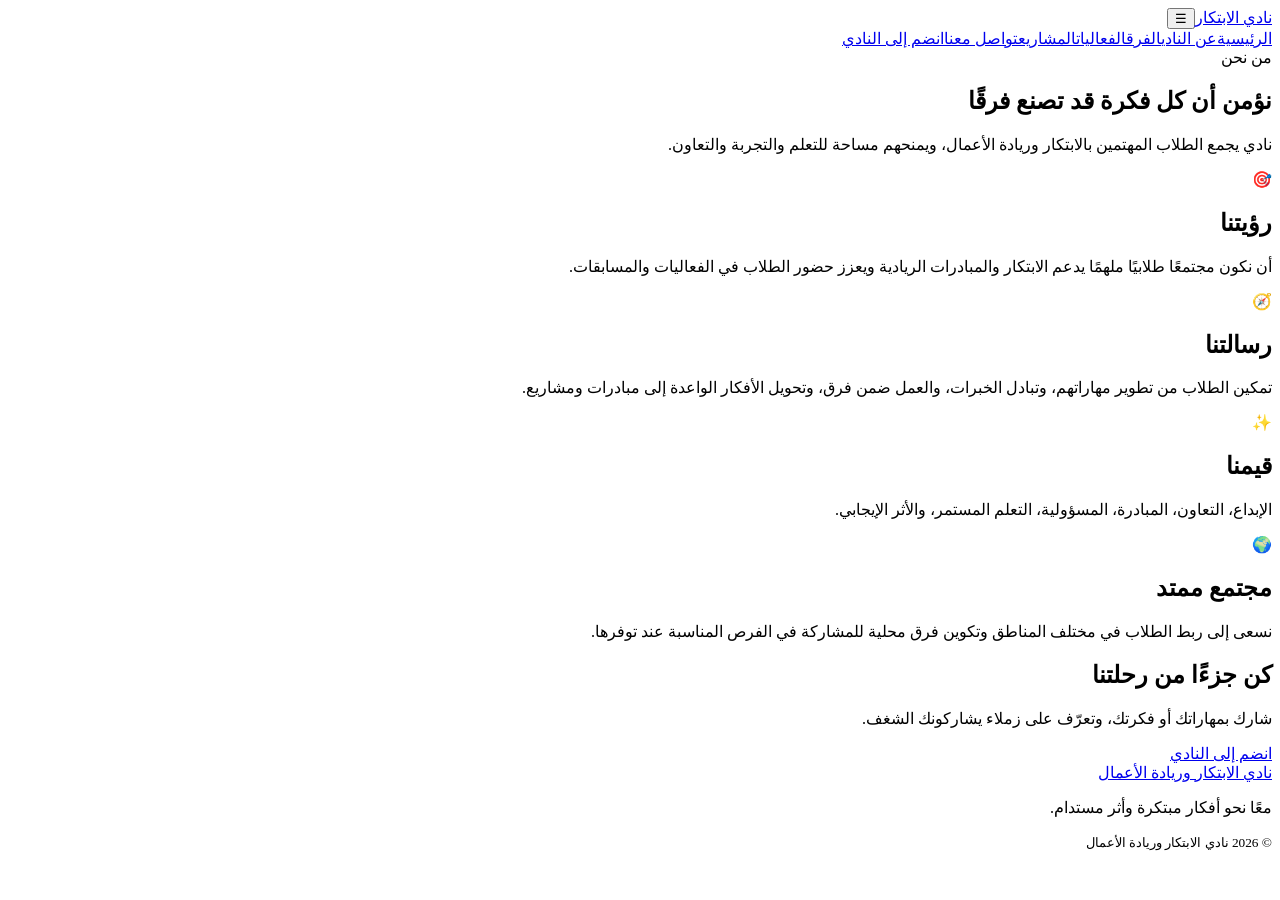
==== about.html @ 980615cd "Rename adout.html to about.html" ====
<!DOCTYPE html>
<html lang="ar" dir="rtl">
<head>
<meta charset="UTF-8"><meta name="viewport" content="width=device-width, initial-scale=1">
<title>عن النادي | نادي الابتكار وريادة الأعمال</title>
<link rel="stylesheet" href="assets/style.css">
</head>
<body>
<header class="header"><a class="logo" href="index.html">نادي <span>الابتكار</span></a><button class="menu-toggle" onclick="document.querySelector('.nav').classList.toggle('open')">☰</button><nav class="nav"><a href="index.html">الرئيسية</a><a class="active" href="about.html">عن النادي</a><a href="teams.html">الفرق</a><a href="events.html">الفعاليات</a><a href="projects.html">المشاريع</a><a href="contact.html">تواصل معنا</a><a class="nav-cta" href="join.html">انضم إلى النادي</a></nav></header>
<main>
<section class="page-hero"><span class="eyebrow">من نحن</span><h1>نؤمن أن كل فكرة قد تصنع فرقًا</h1><p>نادي يجمع الطلاب المهتمين بالابتكار وريادة الأعمال، ويمنحهم مساحة للتعلم والتجربة والتعاون.</p></section>
<section class="section"><div class="grid grid-2"><article class="card"><div class="icon">🎯</div><h2>رؤيتنا</h2><p>أن نكون مجتمعًا طلابيًا ملهمًا يدعم الابتكار والمبادرات الريادية ويعزز حضور الطلاب في الفعاليات والمسابقات.</p></article><article class="card"><div class="icon">🧭</div><h2>رسالتنا</h2><p>تمكين الطلاب من تطوير مهاراتهم، وتبادل الخبرات، والعمل ضمن فرق، وتحويل الأفكار الواعدة إلى مبادرات ومشاريع.</p></article><article class="card"><div class="icon">✨</div><h2>قيمنا</h2><p>الإبداع، التعاون، المبادرة، المسؤولية، التعلم المستمر، والأثر الإيجابي.</p></article><article class="card"><div class="icon">🌍</div><h2>مجتمع ممتد</h2><p>نسعى إلى ربط الطلاب في مختلف المناطق وتكوين فرق محلية للمشاركة في الفرص المناسبة عند توفرها.</p></article></div></section>
<section class="cta-section"><h2>كن جزءًا من رحلتنا</h2><p>شارك بمهاراتك أو فكرتك، وتعرّف على زملاء يشاركونك الشغف.</p><a class="btn btn-light" href="join.html">انضم إلى النادي</a></section>
</main>
<footer class="footer"><a class="logo footer-logo" href="index.html">نادي الابتكار وريادة الأعمال</a><p>معًا نحو أفكار مبتكرة وأثر مستدام.</p><small>© 2026 نادي الابتكار وريادة الأعمال</small></footer><script src="assets/script.js"></script>
</body></html>
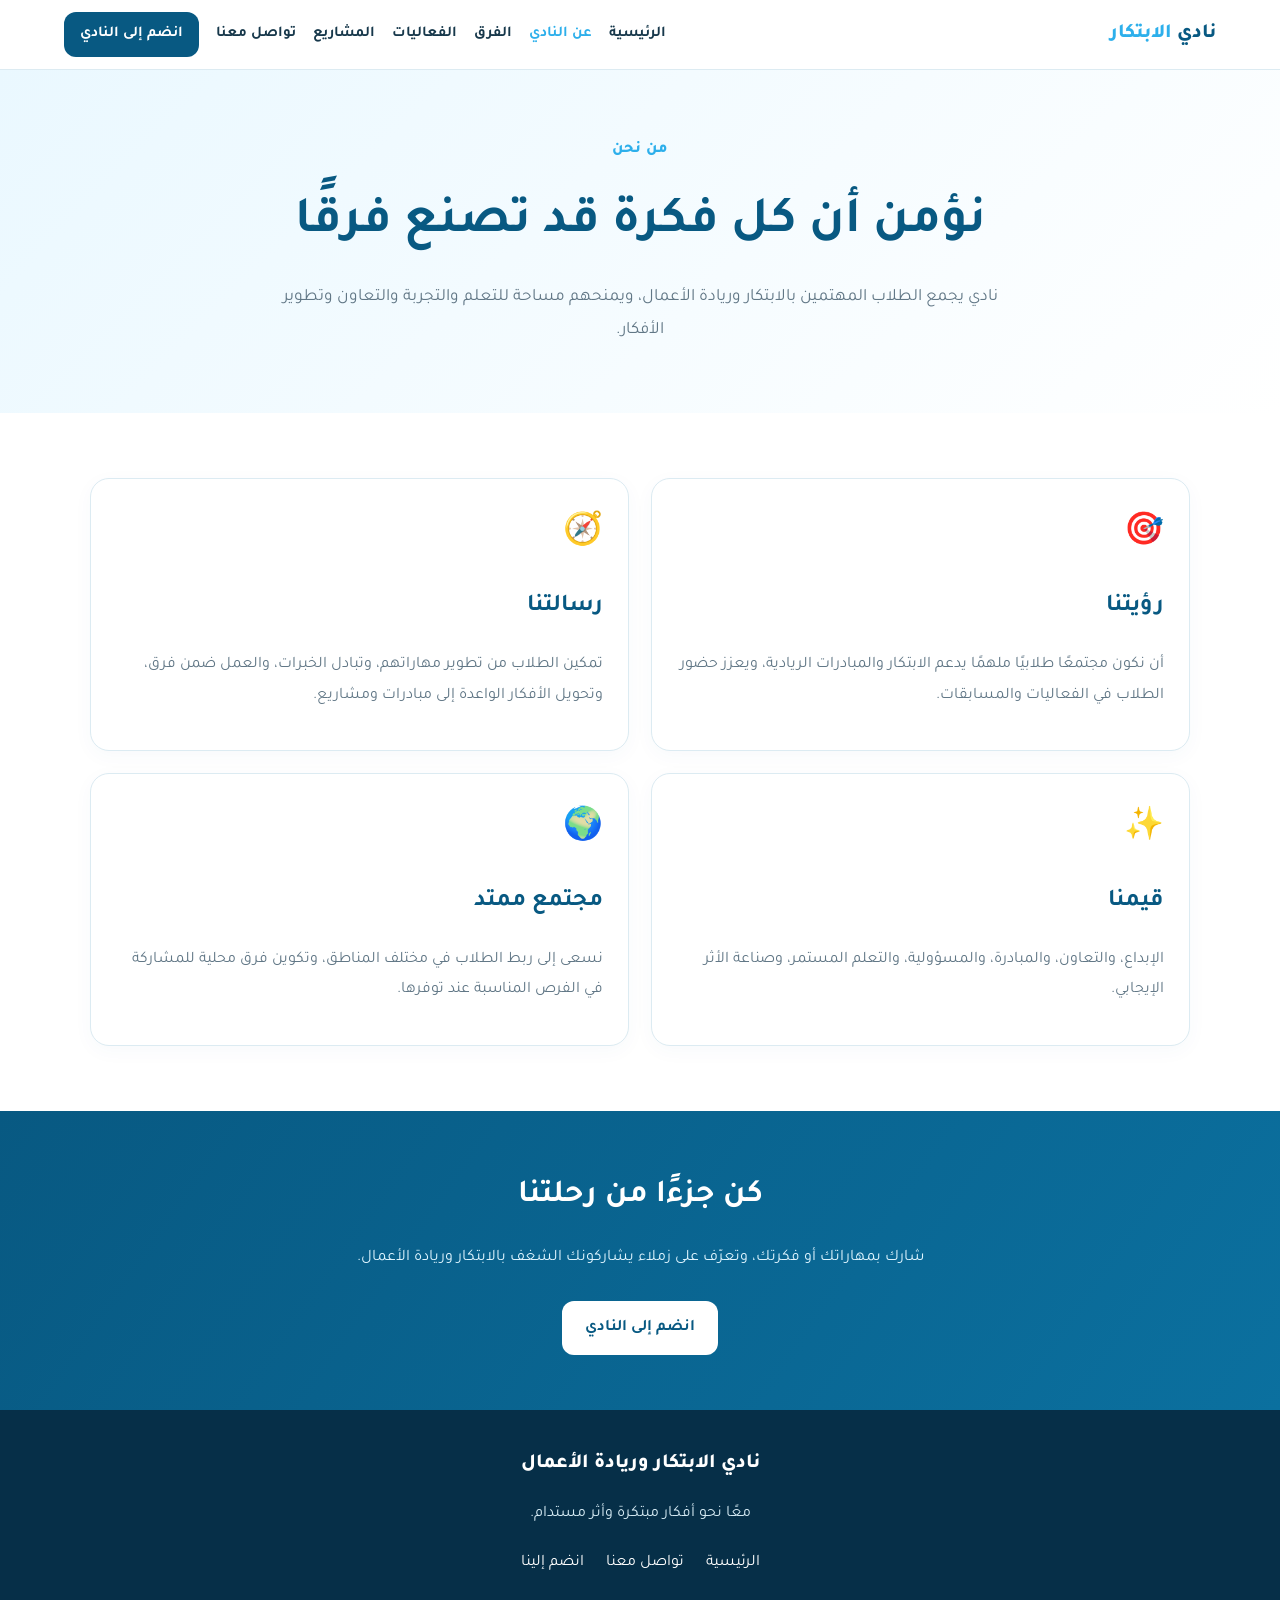
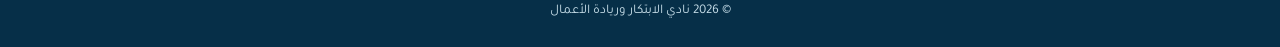
==== commit 95b04609: "Update about.html" ====
--- a/about.html
+++ b/about.html
@@ -1,18 +1,112 @@
-
 <!DOCTYPE html>
 <html lang="ar" dir="rtl">
 <head>
-<meta charset="UTF-8"><meta name="viewport" content="width=device-width, initial-scale=1">
-<title>عن النادي | نادي الابتكار وريادة الأعمال</title>
-<link rel="stylesheet" href="assets/style.css">
+  <meta charset="UTF-8">
+  <meta name="viewport" content="width=device-width, initial-scale=1.0">
+  <meta name="description" content="تعرف على رؤية ورسالة وقيم نادي الابتكار وريادة الأعمال">
+  <meta name="theme-color" content="#085982">
+  <title>عن النادي | نادي الابتكار وريادة الأعمال</title>
+  <!-- ملف التنسيق -->
+  <link rel="stylesheet" href="style.css">
 </head>
 <body>
-<header class="header"><a class="logo" href="index.html">نادي <span>الابتكار</span></a><button class="menu-toggle" onclick="document.querySelector('.nav').classList.toggle('open')">☰</button><nav class="nav"><a href="index.html">الرئيسية</a><a class="active" href="about.html">عن النادي</a><a href="teams.html">الفرق</a><a href="events.html">الفعاليات</a><a href="projects.html">المشاريع</a><a href="contact.html">تواصل معنا</a><a class="nav-cta" href="join.html">انضم إلى النادي</a></nav></header>
+<header class="header">
+  <a class="logo" href="index.html">
+    نادي <span>الابتكار</span>
+  </a>
+  <button
+    class="menu-toggle"
+    type="button"
+    aria-label="فتح قائمة التنقل"
+    onclick="document.querySelector('.nav').classList.toggle('open')">
+    ☰
+  </button>
+  <nav class="nav">
+    <a href="index.html">الرئيسية</a>
+    <a class="active" href="about.html">عن النادي</a>
+    <a href="teams.html">الفرق</a>
+    <a href="events.html">الفعاليات</a>
+    <a href="projects.html">المشاريع</a>
+    <a href="contact.html">تواصل معنا</a>
+    <a class="nav-cta" href="join.html">انضم إلى النادي</a>
+  </nav>
+</header>
 <main>
-<section class="page-hero"><span class="eyebrow">من نحن</span><h1>نؤمن أن كل فكرة قد تصنع فرقًا</h1><p>نادي يجمع الطلاب المهتمين بالابتكار وريادة الأعمال، ويمنحهم مساحة للتعلم والتجربة والتعاون.</p></section>
-<section class="section"><div class="grid grid-2"><article class="card"><div class="icon">🎯</div><h2>رؤيتنا</h2><p>أن نكون مجتمعًا طلابيًا ملهمًا يدعم الابتكار والمبادرات الريادية ويعزز حضور الطلاب في الفعاليات والمسابقات.</p></article><article class="card"><div class="icon">🧭</div><h2>رسالتنا</h2><p>تمكين الطلاب من تطوير مهاراتهم، وتبادل الخبرات، والعمل ضمن فرق، وتحويل الأفكار الواعدة إلى مبادرات ومشاريع.</p></article><article class="card"><div class="icon">✨</div><h2>قيمنا</h2><p>الإبداع، التعاون، المبادرة، المسؤولية، التعلم المستمر، والأثر الإيجابي.</p></article><article class="card"><div class="icon">🌍</div><h2>مجتمع ممتد</h2><p>نسعى إلى ربط الطلاب في مختلف المناطق وتكوين فرق محلية للمشاركة في الفرص المناسبة عند توفرها.</p></article></div></section>
-<section class="cta-section"><h2>كن جزءًا من رحلتنا</h2><p>شارك بمهاراتك أو فكرتك، وتعرّف على زملاء يشاركونك الشغف.</p><a class="btn btn-light" href="join.html">انضم إلى النادي</a></section>
+  <!-- مقدمة عن النادي -->
+  <section class="page-hero">
+    <span class="eyebrow">من نحن</span>
+    <h1>نؤمن أن كل فكرة قد تصنع فرقًا</h1>
+    <p>
+      نادي يجمع الطلاب المهتمين بالابتكار وريادة الأعمال،
+      ويمنحهم مساحة للتعلم والتجربة والتعاون وتطوير الأفكار.
+    </p>
+  </section>
+  <!-- الرؤية والرسالة والقيم -->
+  <section class="section">
+    <div class="grid grid-2">
+      <article class="card">
+        <div class="icon">🎯</div>
+        <h2>رؤيتنا</h2>
+        <p>
+          أن نكون مجتمعًا طلابيًا ملهمًا يدعم الابتكار
+          والمبادرات الريادية، ويعزز حضور الطلاب في
+          الفعاليات والمسابقات.
+        </p>
+      </article>
+      <article class="card">
+        <div class="icon">🧭</div>
+        <h2>رسالتنا</h2>
+        <p>
+          تمكين الطلاب من تطوير مهاراتهم، وتبادل الخبرات،
+          والعمل ضمن فرق، وتحويل الأفكار الواعدة إلى
+          مبادرات ومشاريع.
+        </p>
+      </article>
+      <article class="card">
+        <div class="icon">✨</div>
+        <h2>قيمنا</h2>
+        <p>
+          الإبداع، والتعاون، والمبادرة، والمسؤولية،
+          والتعلم المستمر، وصناعة الأثر الإيجابي.
+        </p>
+      </article>
+      <article class="card">
+        <div class="icon">🌍</div>
+        <h2>مجتمع ممتد</h2>
+        <p>
+          نسعى إلى ربط الطلاب في مختلف المناطق،
+          وتكوين فرق محلية للمشاركة في الفرص المناسبة
+          عند توفرها.
+        </p>
+      </article>
+    </div>
+  </section>
+  <!-- دعوة للانضمام -->
+  <section class="cta-section">
+    <h2>كن جزءًا من رحلتنا</h2>
+    <p>
+      شارك بمهاراتك أو فكرتك، وتعرّف على زملاء
+      يشاركونك الشغف بالابتكار وريادة الأعمال.
+    </p>
+    <a class="btn btn-light" href="join.html">
+      انضم إلى النادي
+    </a>
+  </section>
 </main>
-<footer class="footer"><a class="logo footer-logo" href="index.html">نادي الابتكار وريادة الأعمال</a><p>معًا نحو أفكار مبتكرة وأثر مستدام.</p><small>© 2026 نادي الابتكار وريادة الأعمال</small></footer><script src="assets/script.js"></script>
-</body></html>
-
+<!-- تذييل الموقع -->
+<footer class="footer">
+  <a class="logo footer-logo" href="index.html">
+    نادي الابتكار وريادة الأعمال
+  </a>
+  <p>معًا نحو أفكار مبتكرة وأثر مستدام.</p>
+  <div class="footer-links">
+    <a href="index.html">الرئيسية</a>
+    <a href="contact.html">تواصل معنا</a>
+    <a href="join.html">انضم إلينا</a>
+  </div>
+  <small>© 2026 نادي الابتكار وريادة الأعمال</small>
+</footer>
+<!-- ملف JavaScript -->
+<script src="script.js"></script>
+</body>
+</html>
--- a/style.css
+++ b/style.css
@@ -0,0 +1,237 @@
+
+@import url('https://fonts.googleapis.com/css2?family=Tajawal:wght@400;500;600;700;800&display=swap');
+
+:root {
+  --blue: #2DAFEB;
+  --dark: #085982;
+  --ink: #17384B;
+  --muted: #617786;
+  --light: #F2FAFD;
+  --white: #FFFFFF;
+  --border: #DCEBF2;
+  --shadow: 0 12px 35px rgba(8,89,130,.09);
+}
+
+* { box-sizing: border-box; }
+html { scroll-behavior: smooth; }
+body {
+  margin: 0;
+  font-family: 'Tajawal', Tahoma, Arial, sans-serif;
+  color: var(--ink);
+  background: var(--white);
+  line-height: 1.9;
+}
+a { color: inherit; text-decoration: none; }
+img { max-width: 100%; display: block; }
+button, input, textarea, select { font: inherit; }
+button, .btn { cursor: pointer; }
+
+.header {
+  position: sticky;
+  top: 0;
+  z-index: 10;
+  background: rgba(255,255,255,.96);
+  border-bottom: 1px solid var(--border);
+  padding: 12px 5%;
+  display: flex;
+  align-items: center;
+  justify-content: space-between;
+  gap: 20px;
+}
+.logo { font-size: 1.25rem; font-weight: 800; color: var(--dark); white-space: nowrap; }
+.logo span { color: var(--blue); }
+.nav { display: flex; align-items: center; gap: 17px; flex-wrap: wrap; }
+.nav a { font-size: .94rem; font-weight: 600; transition: color .2s; }
+.nav a:hover, .nav a.active { color: var(--blue); }
+.nav .nav-cta {
+  background: var(--dark);
+  color: white;
+  padding: 8px 16px;
+  border-radius: 12px;
+}
+.menu-toggle {
+  display: none;
+  background: var(--light);
+  color: var(--dark);
+  border: 0;
+  padding: 7px 12px;
+  border-radius: 8px;
+  font-size: 1.4rem;
+}
+
+.hero {
+  padding: 65px 7%;
+  display: grid;
+  grid-template-columns: 1.05fr .95fr;
+  gap: 45px;
+  align-items: center;
+  background: linear-gradient(135deg, #F2FAFD, #FFFFFF 65%);
+}
+.hero h1 {
+  font-size: clamp(2.5rem, 5vw, 4.5rem);
+  line-height: 1.25;
+  margin: 15px 0;
+  color: var(--dark);
+}
+.hero h1 span { color: var(--blue); }
+.hero p { color: var(--muted); font-size: 1.1rem; max-width: 650px; }
+.eyebrow { color: var(--blue); font-weight: 800; letter-spacing: .3px; }
+.actions { display: flex; flex-wrap: wrap; gap: 12px; margin-top: 26px; }
+.btn {
+  display: inline-flex;
+  justify-content: center;
+  align-items: center;
+  border: 0;
+  background: var(--dark);
+  color: white;
+  padding: 12px 23px;
+  border-radius: 12px;
+  font-weight: 700;
+  transition: transform .2s, background .2s;
+}
+.btn:hover { background: #064565; transform: translateY(-2px); }
+.btn-outline { background: white; color: var(--dark); border: 1px solid var(--border); }
+.btn-outline:hover { color: white; }
+.hero-image { position: relative; }
+.hero-image img {
+  width: 100%;
+  height: 410px;
+  object-fit: cover;
+  border-radius: 26px;
+  box-shadow: var(--shadow);
+}
+.image-note {
+  position: absolute;
+  bottom: 18px;
+  right: 18px;
+  background: white;
+  color: var(--dark);
+  padding: 9px 16px;
+  border-radius: 12px;
+  font-weight: 700;
+  box-shadow: var(--shadow);
+}
+
+.section { padding: 65px 7%; }
+.soft { background: var(--light); }
+.section-heading { text-align: center; margin: 0 auto 35px; max-width: 700px; }
+.section-heading h2, .section h2 { color: var(--dark); }
+.section-heading h2 { font-size: 2.2rem; margin: 7px 0; }
+.section-heading p { color: var(--muted); }
+.grid { display: grid; gap: 22px; }
+.grid-2 { grid-template-columns: repeat(2, minmax(0,1fr)); }
+.grid-3 { grid-template-columns: repeat(3, minmax(0,1fr)); }
+.card {
+  background: white;
+  border: 1px solid var(--border);
+  border-radius: 19px;
+  padding: 25px;
+  box-shadow: 0 5px 20px rgba(8,89,130,.035);
+  transition: transform .2s, box-shadow .2s;
+  min-width: 0;
+}
+.card:hover { transform: translateY(-4px); box-shadow: var(--shadow); }
+.card h3 { color: var(--dark); margin: 8px 0; font-size: 1.3rem; }
+.card p { color: var(--muted); margin: 8px 0 14px; }
+.card-image {
+  width: 100%;
+  height: 220px;
+  object-fit: cover;
+  border-radius: 13px;
+  margin-bottom: 18px;
+}
+.icon { font-size: 2rem; margin-bottom: 8px; }
+.text-link { color: var(--dark); font-weight: 800; }
+.text-link:hover { color: var(--blue); }
+
+.cta-section {
+  text-align: center;
+  padding: 55px 7%;
+  background: linear-gradient(125deg, var(--dark), #0B709F);
+  color: white;
+}
+.cta-section h2 { font-size: 2rem; margin: 0 0 8px; }
+.cta-section p { color: #DFF5FF; }
+.btn-light { background: white; color: var(--dark); margin-top: 12px; }
+.btn-light:hover { background: #EAF8FF; color: var(--dark); }
+
+.page-hero {
+  padding: 65px 7%;
+  text-align: center;
+  background: linear-gradient(135deg, #EAF8FF, #FFFFFF);
+}
+.page-hero h1 { color: var(--dark); font-size: clamp(2rem,4vw,3.4rem); margin: 10px 0; }
+.page-hero p { color: var(--muted); max-width: 760px; margin: auto; font-size: 1.08rem; }
+.tag {
+  display: inline-block;
+  padding: 4px 12px;
+  border-radius: 20px;
+  background: #E5F7FF;
+  color: var(--dark);
+  font-size: .85rem;
+  font-weight: 700;
+}
+.notice {
+  background: #F2FAFD;
+  color: var(--dark);
+  border-right: 4px solid var(--blue);
+  border-radius: 10px;
+  padding: 15px 18px;
+  margin-top: 25px;
+}
+
+.form-layout { display: grid; grid-template-columns: .85fr 1.15fr; gap: 35px; align-items: start; }
+.form-card { background: white; border: 1px solid var(--border); padding: 28px; border-radius: 20px; box-shadow: var(--shadow); }
+.form-card label { display: block; font-weight: 700; margin: 12px 0 5px; }
+.form-card input, .form-card textarea, .form-card select {
+  display: block;
+  width: 100%;
+  border: 1px solid #CCDDE7;
+  border-radius: 10px;
+  padding: 11px 13px;
+  background: #FCFEFF;
+  color: var(--ink);
+  outline: none;
+}
+.form-card input:focus, .form-card textarea:focus, .form-card select:focus {
+  border-color: var(--blue);
+  box-shadow: 0 0 0 3px rgba(45,175,235,.12);
+}
+.form-card textarea { resize: vertical; }
+.form-card .btn { margin-top: 18px; width: 100%; }
+.form-card small { display: block; color: var(--muted); margin-top: 12px; }
+.form-status { color: var(--dark); font-weight: 700; }
+
+.footer { background: #062F48; color: white; padding: 35px 7% 20px; text-align: center; }
+.footer-logo { color: white; }
+.footer p { color: #D5EAF3; }
+.footer-links { display: flex; justify-content: center; gap: 22px; flex-wrap: wrap; margin: 18px 0; }
+.footer-links a:hover { color: var(--blue); }
+.footer small { color: #C5DCE7; }
+
+@media (max-width: 1000px) {
+  .header { flex-wrap: wrap; }
+  .menu-toggle { display: block; }
+  .nav { display: none; width: 100%; flex-direction: column; align-items: stretch; gap: 0; }
+  .nav.open { display: flex; }
+  .nav a { padding: 10px; border-bottom: 1px solid var(--border); }
+  .nav .nav-cta { text-align: center; margin-top: 8px; }
+  .hero { grid-template-columns: 1fr; padding: 45px 6%; }
+  .hero-image img { height: 340px; }
+  .grid-3 { grid-template-columns: repeat(2, minmax(0,1fr)); }
+}
+@media (max-width: 600px) {
+  .header { padding: 12px 5%; }
+  .hero { gap: 25px; }
+  .hero h1 { font-size: 2.5rem; }
+  .hero-image img { height: 270px; border-radius: 18px; }
+  .section { padding: 45px 5%; }
+  .section-heading h2 { font-size: 1.8rem; }
+  .grid-2, .grid-3, .form-layout { grid-template-columns: 1fr; }
+  .card { padding: 20px; }
+  .card-image { height: 210px; }
+  .page-hero { padding: 45px 5%; }
+  .form-card { padding: 20px; }
+  .cta-section { padding: 42px 5%; }
+  .cta-section h2 { font-size: 1.7rem; }
+}
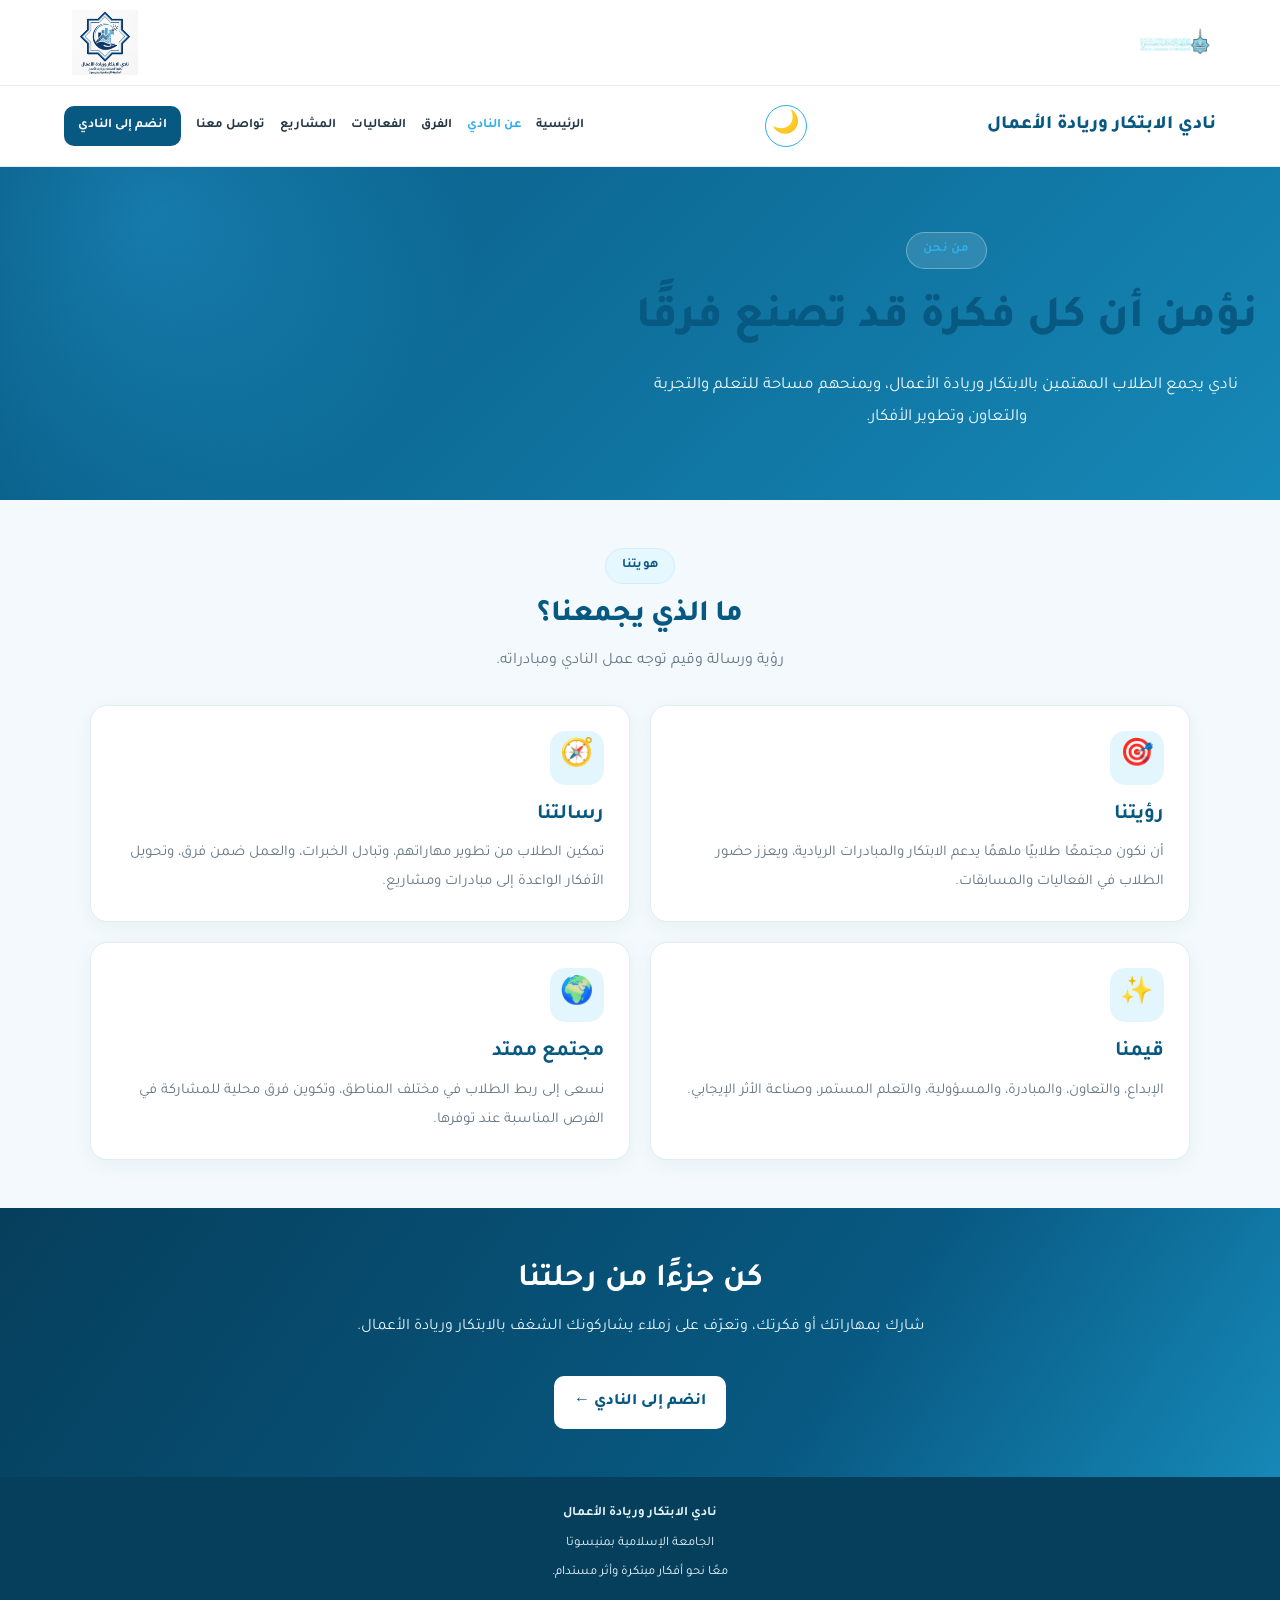
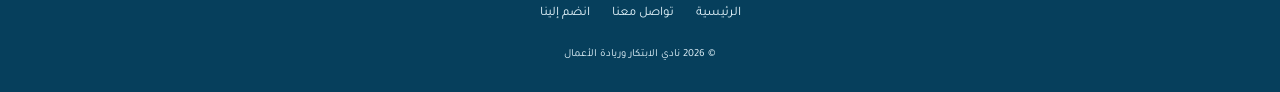
==== commit 7f6f41a5: "Update about.html" ====
--- a/about.html
+++ b/about.html
@@ -1,112 +1,568 @@
+
 <!DOCTYPE html>
 <html lang="ar" dir="rtl">
 <head>
   <meta charset="UTF-8">
   <meta name="viewport" content="width=device-width, initial-scale=1.0">
-  <meta name="description" content="تعرف على رؤية ورسالة وقيم نادي الابتكار وريادة الأعمال">
+  <meta name="description" content="تعرف على رؤية ورسالة وقيم نادي الابتكار وريادة الأعمال بالجامعة الإسلامية بمنيسوتا.">
   <meta name="theme-color" content="#085982">
   <title>عن النادي | نادي الابتكار وريادة الأعمال</title>
-  <!-- ملف التنسيق -->
   <link rel="stylesheet" href="style.css">
+
+  <style>
+    :root {
+      --navy: #085982;
+      --blue: #2DAFEB;
+      --page: #f3f9fc;
+      --white: #fff;
+      --text: #243746;
+      --muted: #657786;
+      --border: #e1edf3;
+    }
+
+    * { box-sizing: border-box; }
+
+    html { scroll-behavior: smooth; }
+
+    body {
+      margin: 0;
+      font-family: 'Tajawal', Tahoma, Arial, sans-serif;
+      background: var(--page);
+      color: var(--text);
+      line-height: 1.9;
+    }
+
+    a { color: inherit; text-decoration: none; }
+    button { font: inherit; cursor: pointer; }
+    img { max-width: 100%; display: block; }
+
+    .top-logos {
+      display: flex;
+      align-items: center;
+      justify-content: space-between;
+      gap: 16px;
+      padding: 10px 5%;
+      background: var(--white);
+      border-bottom: 1px solid var(--border);
+    }
+
+    .top-logos img {
+      width: 82px;
+      height: 65px;
+      object-fit: contain;
+    }
+
+    .site-header {
+      position: sticky;
+      top: 0;
+      z-index: 100;
+      background: var(--white);
+      border-bottom: 1px solid var(--border);
+      padding: 14px 5%;
+    }
+
+    .nav-wrap {
+      max-width: 1200px;
+      margin: auto;
+      display: flex;
+      justify-content: space-between;
+      align-items: center;
+      gap: 16px;
+      flex-wrap: wrap;
+    }
+
+    .brand {
+      color: var(--navy);
+      font-weight: 800;
+      font-size: 19px;
+      line-height: 1.6;
+    }
+
+    .header-actions {
+      display: flex;
+      align-items: center;
+      gap: 8px;
+    }
+
+    .theme-toggle {
+      display: inline-flex;
+      align-items: center;
+      justify-content: center;
+      width: 42px;
+      height: 42px;
+      min-width: 42px;
+      padding: 0;
+      border: 1px solid var(--blue);
+      border-radius: 50%;
+      background: transparent;
+      color: var(--navy);
+      font-size: 22px;
+    }
+
+    .menu-toggle {
+      display: none;
+      width: 42px;
+      height: 42px;
+      border: 1px solid var(--border);
+      border-radius: 10px;
+      background: var(--page);
+      color: var(--navy);
+      font-size: 23px;
+    }
+
+    .nav-links {
+      display: flex;
+      flex-wrap: wrap;
+      align-items: center;
+      gap: 15px;
+      font-size: 13px;
+      font-weight: 700;
+    }
+
+    .nav-links a:hover,
+    .nav-links a.active {
+      color: var(--blue);
+    }
+
+    .nav-links .nav-cta {
+      background: var(--navy);
+      color: white;
+      padding: 8px 14px;
+      border-radius: 10px;
+    }
+
+    .nav-links .nav-cta:hover {
+      background: var(--blue);
+      color: white;
+    }
+
+    .container {
+      width: min(1100px, 90%);
+      margin: auto;
+    }
+
+    .hero {
+      position: relative;
+      overflow: hidden;
+      padding: 65px 20px;
+      text-align: center;
+      color: white;
+      background:
+        radial-gradient(circle at 12% 15%, rgba(45,175,235,.35), transparent 28%),
+        linear-gradient(135deg, #085982, #1688b7);
+    }
+
+    .hero-content {
+      position: relative;
+      z-index: 1;
+      max-width: 820px;
+      margin: auto;
+    }
+
+    .eyebrow {
+      display: inline-block;
+      background: rgba(255,255,255,.13);
+      border: 1px solid rgba(255,255,255,.3);
+      border-radius: 30px;
+      padding: 5px 16px;
+      font-size: 13px;
+      font-weight: 700;
+    }
+
+    .hero h1 {
+      font-size: clamp(29px, 5vw, 45px);
+      line-height: 1.5;
+      margin: 17px 0;
+      font-weight: 800;
+    }
+
+    .hero p {
+      max-width: 720px;
+      margin: auto;
+      color: #edfaff;
+      font-size: 17px;
+    }
+
+    .content-section { padding: 48px 0; }
+
+    .section-heading {
+      text-align: center;
+      margin-bottom: 28px;
+    }
+
+    .section-heading .eyebrow {
+      color: var(--navy);
+      background: #e5f7ff;
+      border-color: #d1eefb;
+    }
+
+    .section-heading h2 {
+      color: var(--navy);
+      margin: 10px 0 7px;
+      font-size: clamp(23px, 3vw, 30px);
+      line-height: 1.5;
+      font-weight: 800;
+    }
+
+    .section-heading p {
+      color: var(--muted);
+      margin: 0;
+    }
+
+    .card-grid {
+      display: grid;
+      grid-template-columns: repeat(2, minmax(0, 1fr));
+      gap: 20px;
+    }
+
+    .card {
+      min-width: 0;
+      height: 100%;
+      padding: 25px;
+      background: var(--white);
+      border: 1px solid var(--border);
+      border-radius: 17px;
+      box-shadow: 0 5px 18px rgba(8,89,130,.05);
+      transition: transform .2s, box-shadow .2s, border-color .2s;
+    }
+
+    .card:hover {
+      transform: translateY(-4px);
+      border-color: rgba(45,175,235,.55);
+      box-shadow: 0 12px 28px rgba(8,89,130,.1);
+    }
+
+    .card-icon {
+      display: grid;
+      place-items: center;
+      width: 54px;
+      height: 54px;
+      margin-bottom: 13px;
+      border-radius: 15px;
+      background: #e4f6fd;
+      font-size: 27px;
+    }
+
+    .card h2 {
+      color: var(--navy);
+      margin: 5px 0 8px;
+      font-size: 21px;
+      line-height: 1.6;
+    }
+
+    .card p {
+      color: var(--muted);
+      font-size: 15px;
+      margin: 0;
+    }
+
+    .soft-section { background: #e8f6fc; }
+
+    .cta {
+      text-align: center;
+      background: linear-gradient(125deg, #063f5c, #085982 65%, #1688b7);
+      color: white;
+      padding: 48px 20px;
+    }
+
+    .cta h2 {
+      font-size: clamp(24px, 4vw, 32px);
+      margin: 0 0 8px;
+      line-height: 1.5;
+    }
+
+    .cta p {
+      color: #e5f5fc;
+      max-width: 680px;
+      margin: 0 auto 22px;
+    }
+
+    .btn {
+      display: inline-flex;
+      justify-content: center;
+      align-items: center;
+      border: 0;
+      border-radius: 10px;
+      padding: 11px 20px;
+      font-weight: 800;
+      text-align: center;
+      transition: transform .2s, background .2s;
+    }
+
+    .btn:hover { transform: translateY(-2px); }
+
+    .btn-light {
+      background: white;
+      color: var(--navy);
+    }
+
+    footer {
+      padding: 25px 5%;
+      text-align: center;
+      background: #063f5c;
+      color: #e5f5fc;
+      font-size: 13px;
+    }
+
+    footer p { margin: 5px 0; }
+
+    .footer-links {
+      display: flex;
+      justify-content: center;
+      flex-wrap: wrap;
+      gap: 12px 22px;
+      margin: 16px 0;
+    }
+
+    .footer-links a:hover { color: var(--blue); }
+
+    @media (max-width: 900px) {
+      .nav-wrap { justify-content: space-between; }
+
+      .menu-toggle {
+        display: inline-flex;
+        align-items: center;
+        justify-content: center;
+      }
+
+      .nav-links {
+        display: none;
+        width: 100%;
+        flex-direction: column;
+        align-items: stretch;
+        gap: 0;
+        padding: 8px;
+        background: var(--page);
+        border: 1px solid var(--border);
+        border-radius: 12px;
+      }
+
+      .nav-links.open { display: flex; }
+
+      .nav-links a {
+        padding: 10px;
+        border-bottom: 1px solid var(--border);
+      }
+
+      .nav-links .nav-cta {
+        margin-top: 8px;
+        text-align: center;
+      }
+    }
+
+    @media (max-width: 560px) {
+      .top-logos { padding: 8px 16px; }
+
+      .top-logos img {
+        width: 66px;
+        height: 53px;
+      }
+
+      .site-header { padding: 11px 5%; }
+
+      .brand {
+        max-width: 58%;
+        font-size: 15px;
+      }
+
+      .header-actions { gap: 5px; }
+
+      .theme-toggle,
+      .menu-toggle {
+        width: 39px;
+        height: 39px;
+        min-width: 39px;
+      }
+
+      .hero { padding: 45px 18px; }
+      .hero p { font-size: 15px; }
+      .content-section { padding: 36px 0; }
+      .card-grid { grid-template-columns: 1fr; }
+      .card { padding: 21px; }
+      .cta { padding: 40px 18px; }
+    }
+
+    html[data-theme="dark"] {
+      --page: #101923;
+      --white: #172532;
+      --text: #edf4fa;
+      --muted: #b7c8d5;
+      --border: #344b5e;
+    }
+
+    html[data-theme="dark"] body {
+      background: var(--page);
+      color: var(--text);
+    }
+
+    html[data-theme="dark"] .top-logos,
+    html[data-theme="dark"] .site-header {
+      background: #172532;
+    }
+
+    html[data-theme="dark"] .brand,
+    html[data-theme="dark"] .section-heading h2,
+    html[data-theme="dark"] .card h2 {
+      color: #edf4fa;
+    }
+
+    html[data-theme="dark"] .soft-section { background: #14212d; }
+
+    html[data-theme="dark"] .card {
+      background: #1b2b3a;
+      border-color: #344b5e;
+    }
+
+    html[data-theme="dark"] .card-icon { background: #263f50; }
+
+    html[data-theme="dark"] .section-heading .eyebrow {
+      background: #203b4d;
+      color: #bcecff;
+      border-color: #344b5e;
+    }
+
+    html[data-theme="dark"] .nav-links {
+      background: #172532;
+      border-color: #344b5e;
+    }
+
+    html[data-theme="dark"] .nav-links a { color: #edf4fa; }
+
+    html[data-theme="dark"] .nav-links a.active,
+    html[data-theme="dark"] .nav-links a:hover {
+      color: #6acbfa;
+    }
+
+    html[data-theme="dark"] .menu-toggle {
+      background: #203b4d;
+      color: #edf4fa;
+      border-color: #344b5e;
+    }
+  </style>
 </head>
+
 <body>
-<header class="header">
-  <a class="logo" href="index.html">
-    نادي <span>الابتكار</span>
-  </a>
-  <button
-    class="menu-toggle"
-    type="button"
-    aria-label="فتح قائمة التنقل"
-    onclick="document.querySelector('.nav').classList.toggle('open')">
-    ☰
-  </button>
-  <nav class="nav">
-    <a href="index.html">الرئيسية</a>
-    <a class="active" href="about.html">عن النادي</a>
-    <a href="teams.html">الفرق</a>
-    <a href="events.html">الفعاليات</a>
-    <a href="projects.html">المشاريع</a>
-    <a href="contact.html">تواصل معنا</a>
-    <a class="nav-cta" href="join.html">انضم إلى النادي</a>
-  </nav>
-</header>
-<main>
-  <!-- مقدمة عن النادي -->
-  <section class="page-hero">
-    <span class="eyebrow">من نحن</span>
-    <h1>نؤمن أن كل فكرة قد تصنع فرقًا</h1>
-    <p>
-      نادي يجمع الطلاب المهتمين بالابتكار وريادة الأعمال،
-      ويمنحهم مساحة للتعلم والتجربة والتعاون وتطوير الأفكار.
-    </p>
-  </section>
-  <!-- الرؤية والرسالة والقيم -->
-  <section class="section">
-    <div class="grid grid-2">
-      <article class="card">
-        <div class="icon">🎯</div>
-        <h2>رؤيتنا</h2>
+  <div class="top-logos">
+    <img src="IMG_0364.JPG" alt="شعار الجامعة الإسلامية بمنيسوتا">
+    <img src="IMG_1948.JPG" alt="شعار نادي الابتكار وريادة الأعمال">
+  </div>
+
+  <header class="site-header">
+    <div class="nav-wrap">
+      <a class="brand" href="index.html">نادي الابتكار وريادة الأعمال</a>
+
+      <div class="header-actions">
+        <button class="theme-toggle" type="button"
+          aria-label="التبديل إلى الوضع الداكن"
+          title="تغيير المظهر">🌙</button>
+
+        <button class="menu-toggle" type="button"
+          aria-label="فتح قائمة التنقل"
+          aria-controls="main-nav"
+          aria-expanded="false">☰</button>
+      </div>
+
+      <nav class="nav-links" id="main-nav" aria-label="القائمة الرئيسية">
+        <a href="index.html">الرئيسية</a>
+        <a class="active" href="about.html" aria-current="page">عن النادي</a>
+        <a href="teams.html">الفرق</a>
+        <a href="events.html">الفعاليات</a>
+        <a href="projects.html">المشاريع</a>
+        <a href="contact.html">تواصل معنا</a>
+        <a class="nav-cta" href="join.html">انضم إلى النادي</a>
+      </nav>
+    </div>
+  </header>
+
+  <main>
+    <section class="hero">
+      <div class="hero-content">
+        <span class="eyebrow">من نحن</span>
+        <h1>نؤمن أن كل فكرة قد تصنع فرقًا</h1>
         <p>
-          أن نكون مجتمعًا طلابيًا ملهمًا يدعم الابتكار
-          والمبادرات الريادية، ويعزز حضور الطلاب في
-          الفعاليات والمسابقات.
+          نادي يجمع الطلاب المهتمين بالابتكار وريادة الأعمال،
+          ويمنحهم مساحة للتعلم والتجربة والتعاون وتطوير الأفكار.
         </p>
-      </article>
-      <article class="card">
-        <div class="icon">🧭</div>
-        <h2>رسالتنا</h2>
+      </div>
+    </section>
+
+    <section class="content-section">
+      <div class="container">
+        <div class="section-heading">
+          <span class="eyebrow">هويتنا</span>
+          <h2>ما الذي يجمعنا؟</h2>
+          <p>رؤية ورسالة وقيم توجه عمل النادي ومبادراته.</p>
+        </div>
+
+        <div class="card-grid">
+          <article class="card">
+            <div class="card-icon" aria-hidden="true">🎯</div>
+            <h2>رؤيتنا</h2>
+            <p>
+              أن نكون مجتمعًا طلابيًا ملهمًا يدعم الابتكار
+              والمبادرات الريادية، ويعزز حضور الطلاب في
+              الفعاليات والمسابقات.
+            </p>
+          </article>
+
+          <article class="card">
+            <div class="card-icon" aria-hidden="true">🧭</div>
+            <h2>رسالتنا</h2>
+            <p>
+              تمكين الطلاب من تطوير مهاراتهم، وتبادل الخبرات،
+              والعمل ضمن فرق، وتحويل الأفكار الواعدة إلى
+              مبادرات ومشاريع.
+            </p>
+          </article>
+
+          <article class="card">
+            <div class="card-icon" aria-hidden="true">✨</div>
+            <h2>قيمنا</h2>
+            <p>
+              الإبداع، والتعاون، والمبادرة، والمسؤولية،
+              والتعلم المستمر، وصناعة الأثر الإيجابي.
+            </p>
+          </article>
+
+          <article class="card">
+            <div class="card-icon" aria-hidden="true">🌍</div>
+            <h2>مجتمع ممتد</h2>
+            <p>
+              نسعى إلى ربط الطلاب في مختلف المناطق،
+              وتكوين فرق محلية للمشاركة في الفرص المناسبة
+              عند توفرها.
+            </p>
+          </article>
+        </div>
+      </div>
+    </section>
+
+    <section class="cta">
+      <div class="container">
+        <h2>كن جزءًا من رحلتنا</h2>
         <p>
-          تمكين الطلاب من تطوير مهاراتهم، وتبادل الخبرات،
-          والعمل ضمن فرق، وتحويل الأفكار الواعدة إلى
-          مبادرات ومشاريع.
+          شارك بمهاراتك أو فكرتك، وتعرّف على زملاء
+          يشاركونك الشغف بالابتكار وريادة الأعمال.
         </p>
-      </article>
-      <article class="card">
-        <div class="icon">✨</div>
-        <h2>قيمنا</h2>
-        <p>
-          الإبداع، والتعاون، والمبادرة، والمسؤولية،
-          والتعلم المستمر، وصناعة الأثر الإيجابي.
-        </p>
-      </article>
-      <article class="card">
-        <div class="icon">🌍</div>
-        <h2>مجتمع ممتد</h2>
-        <p>
-          نسعى إلى ربط الطلاب في مختلف المناطق،
-          وتكوين فرق محلية للمشاركة في الفرص المناسبة
-          عند توفرها.
-        </p>
-      </article>
+        <a class="btn btn-light" href="join.html">انضم إلى النادي ←</a>
+      </div>
+    </section>
+  </main>
+
+  <footer>
+    <strong>نادي الابتكار وريادة الأعمال</strong>
+    <p>الجامعة الإسلامية بمنيسوتا</p>
+    <p>معًا نحو أفكار مبتكرة وأثر مستدام.</p>
+
+    <div class="footer-links">
+      <a href="index.html">الرئيسية</a>
+      <a href="contact.html">تواصل معنا</a>
+      <a href="join.html">انضم إلينا</a>
     </div>
-  </section>
-  <!-- دعوة للانضمام -->
-  <section class="cta-section">
-    <h2>كن جزءًا من رحلتنا</h2>
-    <p>
-      شارك بمهاراتك أو فكرتك، وتعرّف على زملاء
-      يشاركونك الشغف بالابتكار وريادة الأعمال.
-    </p>
-    <a class="btn btn-light" href="join.html">
-      انضم إلى النادي
-    </a>
-  </section>
-</main>
-<!-- تذييل الموقع -->
-<footer class="footer">
-  <a class="logo footer-logo" href="index.html">
-    نادي الابتكار وريادة الأعمال
-  </a>
-  <p>معًا نحو أفكار مبتكرة وأثر مستدام.</p>
-  <div class="footer-links">
-    <a href="index.html">الرئيسية</a>
-    <a href="contact.html">تواصل معنا</a>
-    <a href="join.html">انضم إلينا</a>
-  </div>
-  <small>© 2026 نادي الابتكار وريادة الأعمال</small>
-</footer>
-<!-- ملف JavaScript -->
-<script src="script.js"></script>
+
+    <small>© 2026 نادي الابتكار وريادة الأعمال</small>
+  </footer>
+
+  <script src="script.js"></script>
 </body>
 </html>
--- a/style.css
+++ b/style.css
@@ -12,8 +12,15 @@
   --shadow: 0 12px 35px rgba(8,89,130,.09);
 }
 
-* { box-sizing: border-box; }
-html { scroll-behavior: smooth; }
+* {
+  box-sizing: border-box;
+}
+
+html {
+  scroll-behavior: smooth;
+  scroll-padding-top: 90px;
+}
+
 body {
   margin: 0;
   font-family: 'Tajawal', Tahoma, Arial, sans-serif;
@@ -21,43 +28,125 @@
   background: var(--white);
   line-height: 1.9;
 }
-a { color: inherit; text-decoration: none; }
-img { max-width: 100%; display: block; }
-button, input, textarea, select { font: inherit; }
-button, .btn { cursor: pointer; }
+
+a {
+  color: inherit;
+  text-decoration: none;
+}
+
+img {
+  max-width: 100%;
+  display: block;
+}
+
+button,
+input,
+textarea,
+select {
+  font: inherit;
+}
+
+button,
+.btn {
+  cursor: pointer;
+}
+
+/* =========================
+   الشعارات
+========================= */
+
+.top-logos {
+  direction: rtl;
+  display: flex;
+  justify-content: space-between;
+  align-items: center;
+  gap: 16px;
+  width: 100%;
+  padding: 10px 5%;
+  background: var(--white);
+  border-bottom: 1px solid var(--border);
+}
+
+.top-logos img {
+  display: block;
+  width: 90px;
+  height: 70px;
+  object-fit: contain;
+}
+
+/* =========================
+   رأس الموقع والقائمة
+========================= */
 
 .header {
   position: sticky;
   top: 0;
-  z-index: 10;
-  background: rgba(255,255,255,.96);
+  z-index: 100;
+  background: rgba(255,255,255,.97);
   border-bottom: 1px solid var(--border);
   padding: 12px 5%;
   display: flex;
   align-items: center;
   justify-content: space-between;
   gap: 20px;
-}
-.logo { font-size: 1.25rem; font-weight: 800; color: var(--dark); white-space: nowrap; }
-.logo span { color: var(--blue); }
-.nav { display: flex; align-items: center; gap: 17px; flex-wrap: wrap; }
-.nav a { font-size: .94rem; font-weight: 600; transition: color .2s; }
-.nav a:hover, .nav a.active { color: var(--blue); }
+  backdrop-filter: blur(12px);
+}
+
+.logo {
+  font-size: 1.15rem;
+  font-weight: 800;
+  color: var(--dark);
+  white-space: normal;
+  line-height: 1.6;
+}
+
+.logo span {
+  color: var(--blue);
+}
+
+.nav {
+  display: flex;
+  align-items: center;
+  gap: 17px;
+  flex-wrap: wrap;
+}
+
+.nav a {
+  font-size: .94rem;
+  font-weight: 700;
+  transition: color .2s, background .2s;
+}
+
+.nav a:hover,
+.nav a.active {
+  color: var(--blue);
+}
+
 .nav .nav-cta {
   background: var(--dark);
   color: white;
   padding: 8px 16px;
   border-radius: 12px;
 }
+
+.nav .nav-cta:hover {
+  background: var(--blue);
+  color: white;
+}
+
 .menu-toggle {
   display: none;
   background: var(--light);
   color: var(--dark);
-  border: 0;
-  padding: 7px 12px;
+  border: 1px solid var(--border);
+  padding: 6px 12px;
   border-radius: 8px;
   font-size: 1.4rem;
 }
+
+/* =========================
+   الواجهة الرئيسية
+========================= */
 
 .hero {
   padding: 65px 7%;
@@ -67,16 +156,42 @@
   align-items: center;
   background: linear-gradient(135deg, #F2FAFD, #FFFFFF 65%);
 }
+
+.hero-content {
+  min-width: 0;
+}
+
+.eyebrow {
+  color: var(--blue);
+  font-weight: 800;
+  letter-spacing: .3px;
+}
+
 .hero h1 {
   font-size: clamp(2.5rem, 5vw, 4.5rem);
   line-height: 1.25;
   margin: 15px 0;
   color: var(--dark);
-}
-.hero h1 span { color: var(--blue); }
-.hero p { color: var(--muted); font-size: 1.1rem; max-width: 650px; }
-.eyebrow { color: var(--blue); font-weight: 800; letter-spacing: .3px; }
-.actions { display: flex; flex-wrap: wrap; gap: 12px; margin-top: 26px; }
+  font-weight: 800;
+}
+
+.hero h1 span {
+  color: var(--blue);
+}
+
+.hero p {
+  color: var(--muted);
+  font-size: 1.1rem;
+  max-width: 650px;
+}
+
+.actions {
+  display: flex;
+  flex-wrap: wrap;
+  gap: 12px;
+  margin-top: 26px;
+}
+
 .btn {
   display: inline-flex;
   justify-content: center;
@@ -86,41 +201,140 @@
   color: white;
   padding: 12px 23px;
   border-radius: 12px;
-  font-weight: 700;
+  font-weight: 800;
   transition: transform .2s, background .2s;
 }
-.btn:hover { background: #064565; transform: translateY(-2px); }
-.btn-outline { background: white; color: var(--dark); border: 1px solid var(--border); }
-.btn-outline:hover { color: white; }
-.hero-image { position: relative; }
+
+.btn:hover {
+  background: #064565;
+  transform: translateY(-2px);
+}
+
+.btn-outline {
+  background: white;
+  color: var(--dark);
+  border: 1px solid var(--border);
+}
+
+.btn-outline:hover {
+  background: var(--dark);
+  color: white;
+}
+
+/* خلفية فنية بديلة عند عدم وجود صورة */
+
+.hero-image {
+  position: relative;
+  min-width: 0;
+  min-height: 380px;
+  border-radius: 26px;
+  overflow: hidden;
+  display: flex;
+  align-items: center;
+  justify-content: center;
+  background:
+    radial-gradient(circle at 75% 25%, rgba(45,175,235,.45), transparent 30%),
+    radial-gradient(circle at 20% 80%, rgba(255,255,255,.17), transparent 35%),
+    linear-gradient(135deg, #085982, #0B709F 60%, #2DAFEB);
+  box-shadow: var(--shadow);
+}
+
+.hero-image::before,
+.hero-image::after {
+  content: "";
+  position: absolute;
+  border: 1px solid rgba(255,255,255,.3);
+  border-radius: 50%;
+  pointer-events: none;
+}
+
+.hero-image::before {
+  width: 250px;
+  height: 250px;
+  top: 30px;
+  right: -55px;
+}
+
+.hero-image::after {
+  width: 180px;
+  height: 180px;
+  bottom: 35px;
+  left: -35px;
+}
+
 .hero-image img {
+  position: relative;
+  z-index: 1;
   width: 100%;
-  height: 410px;
+  height: 380px;
   object-fit: cover;
   border-radius: 26px;
-  box-shadow: var(--shadow);
-}
+}
+
 .image-note {
   position: absolute;
-  bottom: 18px;
-  right: 18px;
+  z-index: 2;
+  bottom: 20px;
+  right: 20px;
   background: white;
   color: var(--dark);
-  padding: 9px 16px;
+  padding: 10px 16px;
   border-radius: 12px;
-  font-weight: 700;
+  font-weight: 800;
   box-shadow: var(--shadow);
 }
 
-.section { padding: 65px 7%; }
-.soft { background: var(--light); }
-.section-heading { text-align: center; margin: 0 auto 35px; max-width: 700px; }
-.section-heading h2, .section h2 { color: var(--dark); }
-.section-heading h2 { font-size: 2.2rem; margin: 7px 0; }
-.section-heading p { color: var(--muted); }
-.grid { display: grid; gap: 22px; }
-.grid-2 { grid-template-columns: repeat(2, minmax(0,1fr)); }
-.grid-3 { grid-template-columns: repeat(3, minmax(0,1fr)); }
+/* =========================
+   الأقسام والعناوين
+========================= */
+
+.section {
+  padding: 65px 7%;
+}
+
+.soft {
+  background: var(--light);
+}
+
+.section-heading {
+  text-align: center;
+  margin: 0 auto 35px;
+  max-width: 700px;
+}
+
+.section-heading h2,
+.section h2 {
+  color: var(--dark);
+}
+
+.section-heading h2 {
+  font-size: 2.2rem;
+  line-height: 1.4;
+  margin: 7px 0;
+  font-weight: 800;
+}
+
+.section-heading p {
+  color: var(--muted);
+}
+
+/* =========================
+   البطاقات والشبكات
+========================= */
+
+.grid {
+  display: grid;
+  gap: 22px;
+}
+
+.grid-2 {
+  grid-template-columns: repeat(2, minmax(0, 1fr));
+}
+
+.grid-3 {
+  grid-template-columns: repeat(3, minmax(0, 1fr));
+}
+
 .card {
   background: white;
   border: 1px solid var(--border);
@@ -130,9 +344,24 @@
   transition: transform .2s, box-shadow .2s;
   min-width: 0;
 }
-.card:hover { transform: translateY(-4px); box-shadow: var(--shadow); }
-.card h3 { color: var(--dark); margin: 8px 0; font-size: 1.3rem; }
-.card p { color: var(--muted); margin: 8px 0 14px; }
+
+.card:hover {
+  transform: translateY(-4px);
+  box-shadow: var(--shadow);
+}
+
+.card h3 {
+  color: var(--dark);
+  margin: 8px 0;
+  font-size: 1.3rem;
+  line-height: 1.5;
+}
+
+.card p {
+  color: var(--muted);
+  margin: 8px 0 14px;
+}
+
 .card-image {
   width: 100%;
   height: 220px;
@@ -140,9 +369,25 @@
   border-radius: 13px;
   margin-bottom: 18px;
 }
-.icon { font-size: 2rem; margin-bottom: 8px; }
-.text-link { color: var(--dark); font-weight: 800; }
-.text-link:hover { color: var(--blue); }
+
+.icon {
+  font-size: 2rem;
+  margin-bottom: 8px;
+}
+
+.text-link {
+  display: inline-block;
+  color: var(--dark);
+  font-weight: 800;
+}
+
+.text-link:hover {
+  color: var(--blue);
+}
+
+/* =========================
+   الدعوة إلى المشاركة
+========================= */
 
 .cta-section {
   text-align: center;
@@ -150,18 +395,52 @@
   background: linear-gradient(125deg, var(--dark), #0B709F);
   color: white;
 }
-.cta-section h2 { font-size: 2rem; margin: 0 0 8px; }
-.cta-section p { color: #DFF5FF; }
-.btn-light { background: white; color: var(--dark); margin-top: 12px; }
-.btn-light:hover { background: #EAF8FF; color: var(--dark); }
+
+.cta-section h2 {
+  font-size: 2rem;
+  line-height: 1.5;
+  margin: 0 0 8px;
+}
+
+.cta-section p {
+  color: #DFF5FF;
+}
+
+.btn-light {
+  background: white;
+  color: var(--dark);
+  margin-top: 12px;
+}
+
+.btn-light:hover {
+  background: #EAF8FF;
+  color: var(--dark);
+}
+
+/* =========================
+   عناوين الصفحات الداخلية
+========================= */
 
 .page-hero {
   padding: 65px 7%;
   text-align: center;
   background: linear-gradient(135deg, #EAF8FF, #FFFFFF);
 }
-.page-hero h1 { color: var(--dark); font-size: clamp(2rem,4vw,3.4rem); margin: 10px 0; }
-.page-hero p { color: var(--muted); max-width: 760px; margin: auto; font-size: 1.08rem; }
+
+.page-hero h1 {
+  color: var(--dark);
+  font-size: clamp(2rem, 4vw, 3.4rem);
+  line-height: 1.4;
+  margin: 10px 0;
+}
+
+.page-hero p {
+  color: var(--muted);
+  max-width: 760px;
+  margin: auto;
+  font-size: 1.08rem;
+}
+
 .tag {
   display: inline-block;
   padding: 4px 12px;
@@ -171,6 +450,7 @@
   font-size: .85rem;
   font-weight: 700;
 }
+
 .notice {
   background: #F2FAFD;
   color: var(--dark);
@@ -180,12 +460,38 @@
   margin-top: 25px;
 }
 
-.form-layout { display: grid; grid-template-columns: .85fr 1.15fr; gap: 35px; align-items: start; }
-.form-card { background: white; border: 1px solid var(--border); padding: 28px; border-radius: 20px; box-shadow: var(--shadow); }
-.form-card label { display: block; font-weight: 700; margin: 12px 0 5px; }
-.form-card input, .form-card textarea, .form-card select {
+/* =========================
+   النماذج
+========================= */
+
+.form-layout {
+  display: grid;
+  grid-template-columns: .85fr 1.15fr;
+  gap: 35px;
+  align-items: start;
+}
+
+.form-card {
+  background: white;
+  border: 1px solid var(--border);
+  padding: 28px;
+  border-radius: 20px;
+  box-shadow: var(--shadow);
+  min-width: 0;
+}
+
+.form-card label {
+  display: block;
+  font-weight: 700;
+  margin: 12px 0 5px;
+}
+
+.form-card input,
+.form-card textarea,
+.form-card select {
   display: block;
   width: 100%;
+  min-width: 0;
   border: 1px solid #CCDDE7;
   border-radius: 10px;
   padding: 11px 13px;
@@ -193,45 +499,726 @@
   color: var(--ink);
   outline: none;
 }
-.form-card input:focus, .form-card textarea:focus, .form-card select:focus {
+
+.form-card input:focus,
+.form-card textarea:focus,
+.form-card select:focus {
   border-color: var(--blue);
   box-shadow: 0 0 0 3px rgba(45,175,235,.12);
 }
-.form-card textarea { resize: vertical; }
-.form-card .btn { margin-top: 18px; width: 100%; }
-.form-card small { display: block; color: var(--muted); margin-top: 12px; }
-.form-status { color: var(--dark); font-weight: 700; }
-
-.footer { background: #062F48; color: white; padding: 35px 7% 20px; text-align: center; }
-.footer-logo { color: white; }
-.footer p { color: #D5EAF3; }
-.footer-links { display: flex; justify-content: center; gap: 22px; flex-wrap: wrap; margin: 18px 0; }
-.footer-links a:hover { color: var(--blue); }
-.footer small { color: #C5DCE7; }
+
+.form-card textarea {
+  resize: vertical;
+}
+
+.form-card .btn {
+  margin-top: 18px;
+  width: 100%;
+}
+
+.form-card small {
+  display: block;
+  color: var(--muted);
+  margin-top: 12px;
+}
+
+.form-status {
+  color: var(--dark);
+  font-weight: 700;
+}
+
+/* =========================
+   التذييل
+========================= */
+
+.footer {
+  background: #062F48;
+  color: white;
+  padding: 35px 7% 20px;
+  text-align: center;
+}
+
+.footer-logo {
+  color: white;
+}
+
+.footer p {
+  color: #D5EAF3;
+}
+
+.footer-links {
+  display: flex;
+  justify-content: center;
+  gap: 22px;
+  flex-wrap: wrap;
+  margin: 18px 0;
+}
+
+.footer-links a:hover {
+  color: var(--blue);
+}
+
+.footer small {
+  color: #C5DCE7;
+}
+
+/* =========================
+   الأجهزة اللوحية
+========================= */
 
 @media (max-width: 1000px) {
-  .header { flex-wrap: wrap; }
-  .menu-toggle { display: block; }
-  .nav { display: none; width: 100%; flex-direction: column; align-items: stretch; gap: 0; }
-  .nav.open { display: flex; }
-  .nav a { padding: 10px; border-bottom: 1px solid var(--border); }
-  .nav .nav-cta { text-align: center; margin-top: 8px; }
-  .hero { grid-template-columns: 1fr; padding: 45px 6%; }
-  .hero-image img { height: 340px; }
-  .grid-3 { grid-template-columns: repeat(2, minmax(0,1fr)); }
-}
+  .header {
+    flex-wrap: wrap;
+    gap: 12px;
+  }
+
+  .header .logo {
+    max-width: calc(100% - 60px);
+    overflow-wrap: break-word;
+  }
+
+  .menu-toggle {
+    display: block;
+  }
+
+  .nav {
+    display: none;
+    width: 100%;
+    flex-direction: column;
+    align-items: stretch;
+    gap: 0;
+  }
+
+  .nav.open {
+    display: flex;
+  }
+
+  .nav a {
+    padding: 10px;
+    border-bottom: 1px solid var(--border);
+  }
+
+  .nav .nav-cta {
+    text-align: center;
+    margin-top: 8px;
+  }
+
+  .hero {
+    grid-template-columns: 1fr;
+    padding: 45px 6%;
+    gap: 28px;
+  }
+
+  .hero-image {
+    min-height: 320px;
+  }
+
+  .hero-image img {
+    height: 320px;
+  }
+
+  .grid-3 {
+    grid-template-columns: repeat(2, minmax(0, 1fr));
+  }
+}
+
+/* =========================
+   الجوال
+========================= */
+
 @media (max-width: 600px) {
-  .header { padding: 12px 5%; }
-  .hero { gap: 25px; }
-  .hero h1 { font-size: 2.5rem; }
-  .hero-image img { height: 270px; border-radius: 18px; }
-  .section { padding: 45px 5%; }
-  .section-heading h2 { font-size: 1.8rem; }
-  .grid-2, .grid-3, .form-layout { grid-template-columns: 1fr; }
-  .card { padding: 20px; }
-  .card-image { height: 210px; }
-  .page-hero { padding: 45px 5%; }
-  .form-card { padding: 20px; }
-  .cta-section { padding: 42px 5%; }
-  .cta-section h2 { font-size: 1.7rem; }
-}
+  .top-logos {
+    padding: 8px 16px;
+  }
+
+  .top-logos img {
+    width: 68px;
+    height: 55px;
+  }
+
+  .header {
+    padding: 12px 5%;
+  }
+
+  .header .logo {
+    font-size: 1rem;
+    max-width: calc(100% - 60px);
+  }
+
+  .hero {
+    padding: 38px 5%;
+    gap: 25px;
+  }
+
+  .hero h1 {
+    font-size: 2.35rem;
+  }
+
+  .hero p {
+    font-size: 1rem;
+  }
+
+  .hero-image {
+    min-height: 260px;
+    border-radius: 18px;
+  }
+
+  .hero-image img {
+    height: 260px;
+    border-radius: 18px;
+  }
+
+  .image-note {
+    bottom: 15px;
+    right: 15px;
+    font-size: .9rem;
+  }
+
+  .actions {
+    flex-direction: column;
+  }
+
+  .actions .btn {
+    width: 100%;
+  }
+
+  .section {
+    padding: 45px 5%;
+  }
+
+  .section-heading h2 {
+    font-size: 1.8rem;
+  }
+
+  .grid-2,
+  .grid-3,
+  .form-layout {
+    grid-template-columns: 1fr;
+  }
+
+  .card {
+    padding: 20px;
+  }
+
+  .card-image {
+    height: 210px;
+  }
+
+  .page-hero {
+    padding: 45px 5%;
+  }
+
+  .form-card {
+    padding: 20px;
+  }
+
+  .cta-section {
+    padding: 42px 5%;
+  }
+
+  .cta-section h2 {
+    font-size: 1.7rem;
+  }
+
+  .footer {
+    padding: 30px 5% 20px;
+  }
+
+  .footer-links {
+    gap: 12px 20px;
+  }
+}
+
+/* احترام إعداد تقليل الحركة */
+@media (prefers-reduced-motion: reduce) {
+  html {
+    scroll-behavior: auto;
+  }
+
+  *,
+  *::before,
+  *::after {
+    transition-duration: .01ms !important;
+  }
+}
+
+/* =========================================
+   تطوير الصفحة الرئيسية — نادي الابتكار
+========================================= */
+
+/* تحسين الانتقالات العامة */
+.header,
+.top-logos,
+.card,
+.hero-image,
+.theme-toggle {
+  transition: background-color .25s ease, color .25s ease,
+              border-color .25s ease, box-shadow .25s ease;
+}
+
+/* زر تغيير المظهر */
+.theme-toggle {
+  display: inline-flex;
+  align-items: center;
+  justify-content: center;
+  flex-shrink: 0;
+  width: 44px;
+  height: 44px;
+  border: 1px solid var(--border);
+  border-radius: 14px;
+  background: var(--light);
+  color: var(--dark);
+  font-size: 1.25rem;
+  cursor: pointer;
+}
+
+.theme-toggle:hover {
+  background: var(--blue);
+  color: #fff;
+  transform: translateY(-2px);
+}
+
+/* ترتيب عناصر الرأس */
+.header {
+  gap: 14px;
+}
+
+.header .logo {
+  flex: 0 1 auto;
+}
+
+.nav {
+  row-gap: 10px;
+}
+
+/* الواجهة الرئيسية */
+.home-hero {
+  position: relative;
+  overflow: hidden;
+  padding-top: 78px;
+  padding-bottom: 78px;
+  background:
+    radial-gradient(ellipse at 8% 10%, rgba(45,175,235,.13), transparent 35%),
+    linear-gradient(135deg, #F2FAFD 0%, #FFFFFF 72%);
+}
+
+.home-hero .hero-content {
+  position: relative;
+  z-index: 2;
+}
+
+.home-hero .eyebrow {
+  display: inline-flex;
+  align-items: center;
+  gap: 8px;
+  padding: 6px 14px;
+  border: 1px solid rgba(45,175,235,.25);
+  border-radius: 30px;
+  background: rgba(45,175,235,.09);
+  font-size: .95rem;
+}
+
+.home-hero h1 {
+  max-width: 760px;
+  letter-spacing: -.7px;
+}
+
+.home-hero .hero-content > p {
+  max-width: 600px;
+  font-size: 1.12rem;
+  line-height: 2;
+}
+
+.home-hero .hero-image {
+  min-height: 420px;
+  isolation: isolate;
+  border: 1px solid rgba(255,255,255,.35);
+  box-shadow: 0 25px 65px rgba(8,89,130,.18);
+}
+
+.home-hero .hero-image img {
+  height: 420px;
+}
+
+/* الزخارف */
+.hero-orbit {
+  position: absolute;
+  z-index: 0;
+  display: block;
+  border: 1px solid rgba(255,255,255,.38);
+  border-radius: 50%;
+  pointer-events: none;
+}
+
+.orbit-one {
+  width: 240px;
+  height: 240px;
+  top: 8%;
+  right: 8%;
+}
+
+.orbit-two {
+  width: 155px;
+  height: 155px;
+  bottom: 8%;
+  left: 9%;
+}
+
+.hero-symbol {
+  position: absolute;
+  z-index: 2;
+  top: 24px;
+  left: 25px;
+  display: grid;
+  place-items: center;
+  width: 62px;
+  height: 62px;
+  border: 1px solid rgba(255,255,255,.4);
+  border-radius: 20px;
+  background: rgba(255,255,255,.16);
+  color: white;
+  font-size: 1.8rem;
+  backdrop-filter: blur(8px);
+}
+
+/* بطاقات الأقسام الرئيسية */
+.home-intro,
+.home-opportunities,
+.home-journey {
+  position: relative;
+}
+
+.home-card,
+.opportunity-card,
+.journey-card {
+  height: 100%;
+  border-radius: 22px;
+  background: var(--white);
+}
+
+.home-card:hover,
+.opportunity-card:hover,
+.journey-card:hover {
+  border-color: rgba(45,175,235,.45);
+  transform: translateY(-5px);
+}
+
+.home-card .icon,
+.opportunity-card .icon {
+  display: inline-grid;
+  place-items: center;
+  width: 58px;
+  height: 58px;
+  border-radius: 17px;
+  background: rgba(45,175,235,.12);
+  color: var(--dark);
+}
+
+.home-card h3,
+.opportunity-card h3,
+.journey-card h3 {
+  margin-top: 14px;
+}
+
+.home-card p,
+.opportunity-card p,
+.journey-card p {
+  line-height: 1.9;
+}
+
+/* قسم الفرص */
+.home-opportunities {
+  background:
+    radial-gradient(circle at 95% 5%, rgba(45,175,235,.09), transparent 30%),
+    var(--light);
+}
+
+.opportunity-card {
+  border-top: 3px solid var(--blue);
+}
+
+/* خطوات رحلة النادي */
+.home-journey .journey-card {
+  position: relative;
+  padding-top: 30px;
+}
+
+.journey-number {
+  display: inline-grid;
+  place-items: center;
+  width: 48px;
+  height: 48px;
+  border-radius: 15px;
+  background: var(--dark);
+  color: #fff;
+  font-weight: 800;
+  font-size: 1.2rem;
+  box-shadow: 0 8px 18px rgba(8,89,130,.16);
+}
+
+/* الدعوة الختامية */
+.home-cta {
+  position: relative;
+  overflow: hidden;
+  background:
+    radial-gradient(circle at 10% 20%, rgba(45,175,235,.28), transparent 30%),
+    linear-gradient(125deg, #064565, #085982 60%, #0B709F);
+}
+
+.home-cta > * {
+  position: relative;
+  z-index: 1;
+}
+
+.home-cta .btn-light {
+  border: 0;
+  box-shadow: 0 8px 24px rgba(0,0,0,.12);
+}
+
+/* =========================================
+   الوضع الداكن
+========================================= */
+
+html[data-theme="dark"] {
+  color-scheme: dark;
+  --ink: #E8F2F8;
+  --muted: #B1C5D2;
+  --light: #102B3A;
+  --white: #0B1E29;
+  --border: #294655;
+  --shadow: 0 12px 35px rgba(0,0,0,.22);
+}
+
+html[data-theme="dark"] body {
+  background: #0B1E29;
+  color: var(--ink);
+}
+
+html[data-theme="dark"] .top-logos,
+html[data-theme="dark"] .header {
+  background: rgba(11,30,41,.97);
+  border-color: var(--border);
+}
+
+html[data-theme="dark"] .logo,
+html[data-theme="dark"] .nav a,
+html[data-theme="dark"] .section-heading h2,
+html[data-theme="dark"] .section h2,
+html[data-theme="dark"] .card h3,
+html[data-theme="dark"] .text-link,
+html[data-theme="dark"] .page-hero h1 {
+  color: var(--ink);
+}
+
+html[data-theme="dark"] .nav a:hover,
+html[data-theme="dark"] .nav a.active,
+html[data-theme="dark"] .logo span {
+  color: var(--blue);
+}
+
+html[data-theme="dark"] .nav .nav-cta {
+  background: var(--blue);
+  color: #061C28;
+}
+
+html[data-theme="dark"] .menu-toggle,
+html[data-theme="dark"] .theme-toggle {
+  background: #173847;
+  color: #E8F2F8;
+  border-color: var(--border);
+}
+
+html[data-theme="dark"] .home-hero,
+html[data-theme="dark"] .page-hero {
+  background:
+    radial-gradient(ellipse at 8% 10%, rgba(45,175,235,.10), transparent 35%),
+    linear-gradient(135deg, #102B3A, #0B1E29 75%);
+}
+
+html[data-theme="dark"] .home-hero h1,
+html[data-theme="dark"] .page-hero h1,
+html[data-theme="dark"] .home-card h3,
+html[data-theme="dark"] .opportunity-card h3,
+html[data-theme="dark"] .journey-card h3 {
+  color: #E8F7FF;
+}
+
+html[data-theme="dark"] .home-card,
+html[data-theme="dark"] .opportunity-card,
+html[data-theme="dark"] .journey-card,
+html[data-theme="dark"] .card,
+html[data-theme="dark"] .form-card {
+  background: #102B3A;
+  border-color: var(--border);
+}
+
+html[data-theme="dark"] .soft,
+html[data-theme="dark"] .home-opportunities {
+  background: #0E2634;
+}
+
+html[data-theme="dark"] .btn-outline {
+  background: #102B3A;
+  color: #E8F2F8;
+  border-color: var(--border);
+}
+
+html[data-theme="dark"] .tag,
+html[data-theme="dark"] .notice {
+  background: #173847;
+  color: #DDF5FF;
+}
+
+html[data-theme="dark"] .form-card input,
+html[data-theme="dark"] .form-card textarea,
+html[data-theme="dark"] .form-card select {
+  background: #0B1E29;
+  color: #E8F2F8;
+  border-color: var(--border);
+}
+
+html[data-theme="dark"] .form-card label,
+html[data-theme="dark"] .form-status {
+  color: var(--ink);
+}
+
+html[data-theme="dark"] .image-note {
+  background: #102B3A;
+  color: #E8F2F8;
+  border: 1px solid var(--border);
+}
+
+/* =========================================
+   تحسينات الآيباد والجوال
+========================================= */
+
+@media (max-width: 1000px) {
+  .home-hero {
+    padding-top: 48px;
+    padding-bottom: 48px;
+  }
+
+  .home-hero .hero-image,
+  .home-hero .hero-image img {
+    min-height: 320px;
+    height: 320px;
+  }
+
+  .header {
+    flex-wrap: wrap;
+  }
+
+  .header .logo {
+    flex: 1 1 180px;
+  }
+
+  .theme-toggle {
+    margin-inline-start: auto;
+  }
+}
+
+@media (max-width: 600px) {
+  .home-hero {
+    padding-top: 35px;
+    padding-bottom: 38px;
+  }
+
+  .home-hero h1 {
+    font-size: clamp(2rem, 8vw, 2.5rem);
+  }
+
+  .home-hero .hero-content > p {
+    font-size: 1rem;
+  }
+
+  .home-hero .hero-image,
+  .home-hero .hero-image img {
+    min-height: 260px;
+    height: 260px;
+  }
+
+  .hero-symbol {
+    width: 48px;
+    height: 48px;
+    top: 15px;
+    left: 15px;
+    font-size: 1.4rem;
+  }
+
+  .home-card,
+  .opportunity-card,
+  .journey-card {
+    border-radius: 17px;
+  }
+
+  .journey-number {
+    width: 43px;
+    height: 43px;
+  }
+
+  html[data-theme="dark"] .nav {
+    background: #0B1E29;
+    border-radius: 12px;
+    padding: 8px;
+  }
+}
+/* تحسين الواجهة الرئيسية */
+.home-hero {
+  min-height: 560px;
+  gap: 55px;
+}
+
+.home-hero .hero-content {
+  max-width: 650px;
+}
+
+.home-hero .hero-image {
+  border-radius: 30px;
+  box-shadow: 0 25px 60px rgba(8, 89, 130, 0.2);
+}
+
+.home-card,
+.opportunity-card,
+.journey-card {
+  border-radius: 24px;
+  padding: 30px;
+  transition: transform 0.25s ease, box-shadow 0.25s ease;
+}
+
+.home-card:hover,
+.opportunity-card:hover,
+.journey-card:hover {
+  transform: translateY(-6px);
+  box-shadow: 0 18px 40px rgba(8, 89, 130, 0.12);
+}
+
+.section-heading {
+  margin-bottom: 42px;
+}
+
+.section-heading h2 {
+  letter-spacing: -0.4px;
+}
+
+.home-cta {
+  padding-top: 75px;
+  padding-bottom: 75px;
+}
+
+@media (max-width: 600px) {
+  .home-hero {
+    min-height: auto;
+    gap: 28px;
+  }
+
+  .home-card,
+  .opportunity-card,
+  .journey-card {
+    padding: 23px;
+  }
+
+  .home-cta {
+    padding-top: 48px;
+    padding-bottom: 48px;
+  }
+}
